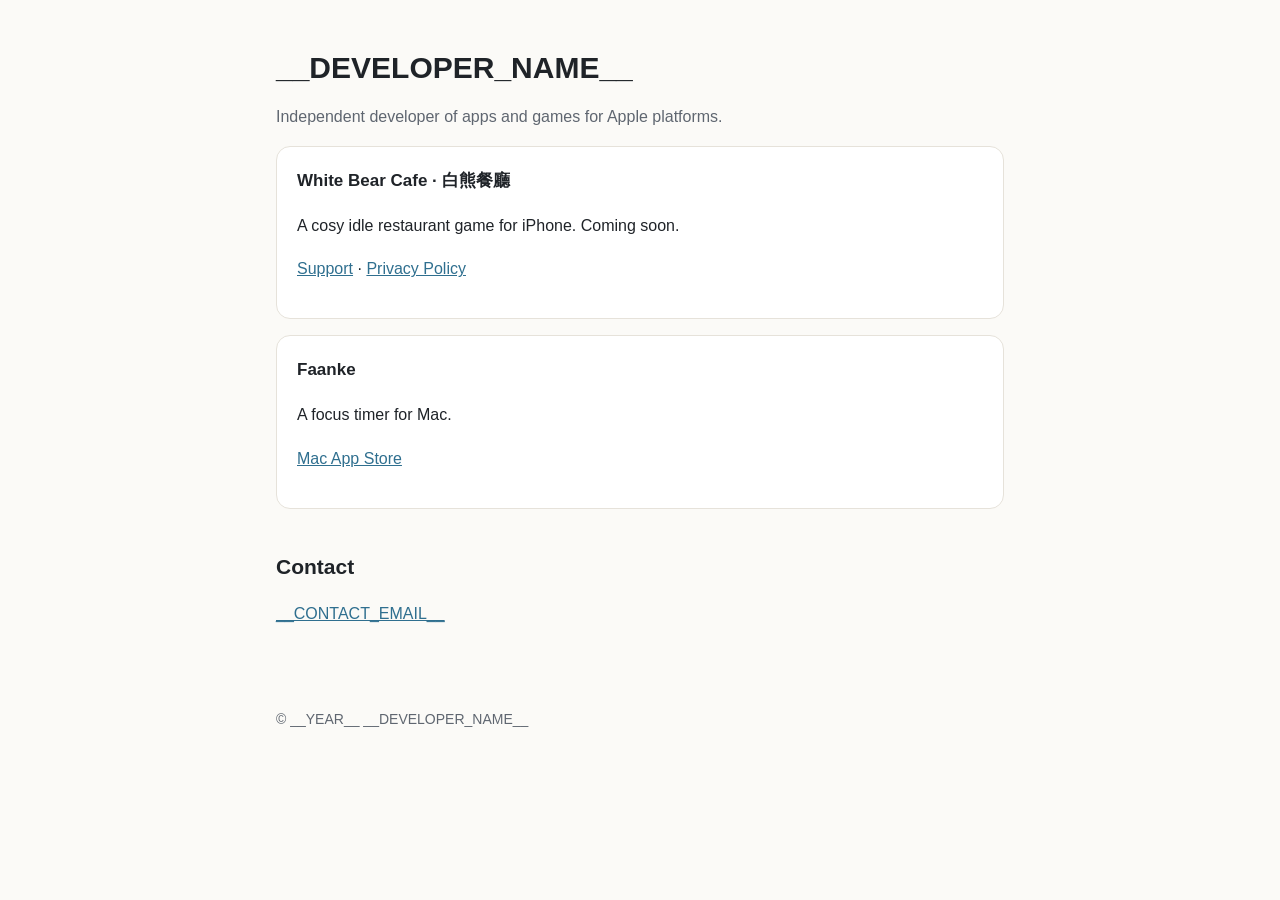
==== index.html @ 40621d34 "feat(site): 开发者主页、白熊餐厅支持页与隐私政策、app-ads.txt 占位 Co-Authored-By: Claude Opus 5.5 <noreply@anthropic.com" ====
<!doctype html>
<html lang="en">
<head>
  <meta charset="utf-8">
  <meta name="viewport" content="width=device-width, initial-scale=1">
  <title>__DEVELOPER_NAME__ Apps</title>
  <meta name="description" content="Apps and games by __DEVELOPER_NAME__.">
  <link rel="stylesheet" href="assets/style.css">
</head>
<body>
<main>
  <h1>__DEVELOPER_NAME__</h1>
  <p class="muted">Independent developer of apps and games for Apple platforms.</p>

  <div class="card">
    <h3>White Bear Cafe · 白熊餐廳</h3>
    <p>A cosy idle restaurant game for iPhone. Coming soon.</p>
    <p><a href="whitebear/">Support</a> · <a href="whitebear/privacy.html">Privacy Policy</a></p>
  </div>

  <div class="card">
    <h3>Faanke</h3>
    <p>A focus timer for Mac.</p>
    <p><a href="https://apps.apple.com/app/id6805820397">Mac App Store</a></p>
  </div>

  <h2>Contact</h2>
  <p><a href="mailto:__CONTACT_EMAIL__">__CONTACT_EMAIL__</a></p>
</main>
<footer>© __YEAR__ __DEVELOPER_NAME__</footer>
</body>
</html>
---- assets/style.css ----
:root {
  --bg: #fbfaf7;
  --surface: #ffffff;
  --text: #1f2328;
  --muted: #5f6670;
  --line: #e6e2da;
  --accent: #2f6f8f;
  --radius: 14px;
  color-scheme: light dark;
}

@media (prefers-color-scheme: dark) {
  :root {
    --bg: #15171a;
    --surface: #1d2024;
    --text: #e8e6e3;
    --muted: #a3a9b1;
    --line: #2e3238;
    --accent: #7cc0e0;
  }
}

* { box-sizing: border-box; }

body {
  margin: 0;
  background: var(--bg);
  color: var(--text);
  font: 16px/1.7 -apple-system, BlinkMacSystemFont, "Segoe UI", "PingFang TC", "PingFang SC",
    "Noto Sans TC", "Noto Sans SC", "Microsoft JhengHei", sans-serif;
  -webkit-text-size-adjust: 100%;
}

main {
  max-width: 760px;
  margin: 0 auto;
  padding: 48px 16px 64px;
}

header.site {
  max-width: 760px;
  margin: 0 auto;
  padding: 20px 16px 0;
  display: flex;
  justify-content: space-between;
  align-items: center;
  gap: 12px;
  flex-wrap: wrap;
}

header.site a.home { color: var(--text); font-weight: 600; text-decoration: none; }

nav.lang { display: flex; gap: 6px; flex-wrap: wrap; }

nav.lang a {
  font-size: 14px;
  padding: 4px 10px;
  border: 1px solid var(--line);
  border-radius: 999px;
  color: var(--muted);
  text-decoration: none;
}

nav.lang a:hover { color: var(--text); border-color: var(--muted); }

h1 { font-size: 30px; line-height: 1.3; margin: 0 0 8px; }
h2 { font-size: 21px; margin: 40px 0 8px; }
h3 { font-size: 17px; margin: 24px 0 4px; }

p, li { overflow-wrap: anywhere; }

a { color: var(--accent); }

.muted { color: var(--muted); }

.card {
  background: var(--surface);
  border: 1px solid var(--line);
  border-radius: var(--radius);
  padding: 20px;
  margin: 16px 0;
}

.card h3 { margin-top: 0; }

section.lang-block {
  border-top: 1px solid var(--line);
  margin-top: 48px;
  padding-top: 8px;
}

section.lang-block:first-of-type { border-top: 0; margin-top: 0; padding-top: 0; }

footer {
  max-width: 760px;
  margin: 0 auto;
  padding: 0 16px 40px;
  font-size: 14px;
  color: var(--muted);
}
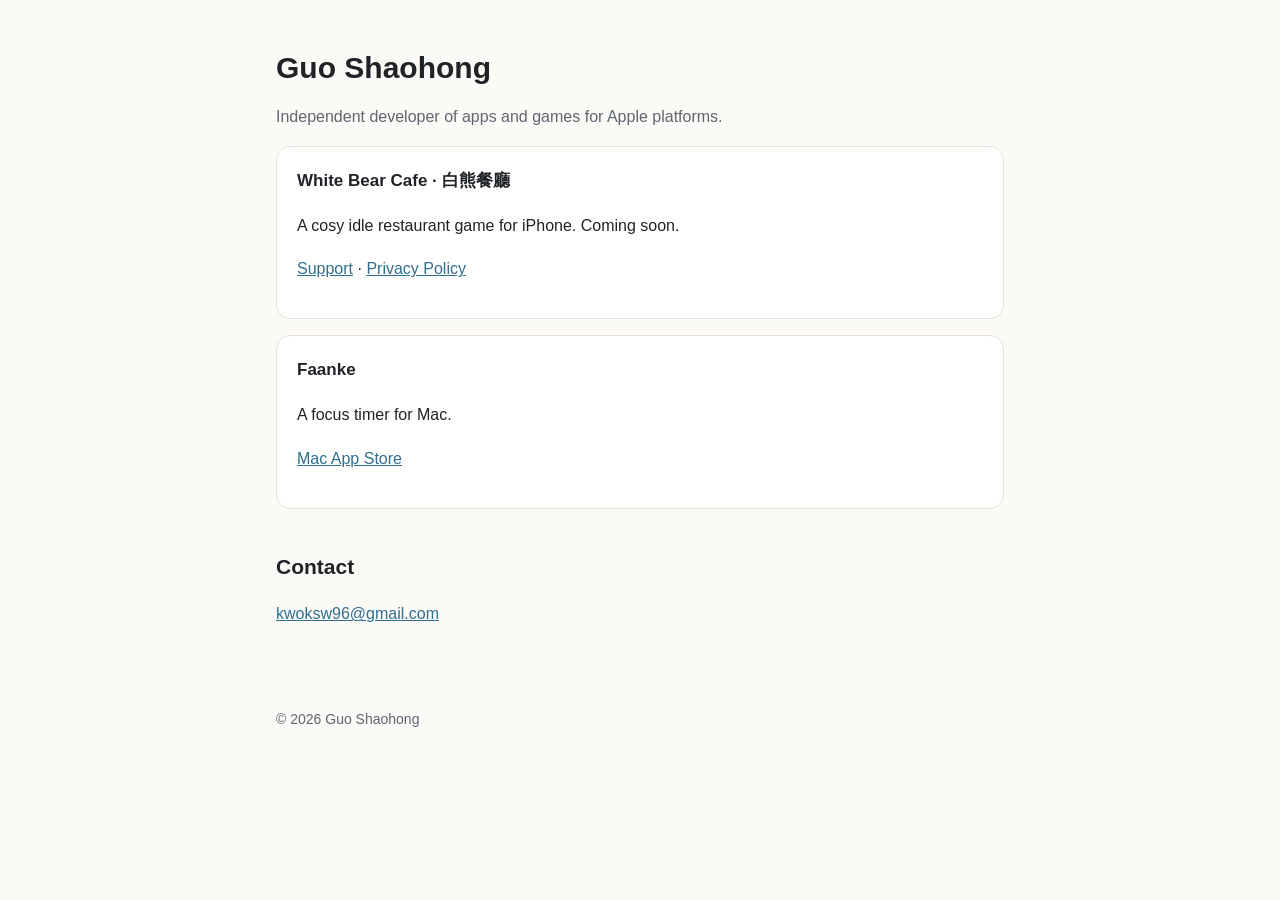
==== commit a0f6419b: "feat(site): 填入开发者信息，app-ads.txt 加 AdMob 发布商 Co-Authored-By: Claude Opus 5.5 <noreply@anthropic.com>" ====
--- a/index.html
+++ b/index.html
@@ -3,13 +3,13 @@
 <head>
   <meta charset="utf-8">
   <meta name="viewport" content="width=device-width, initial-scale=1">
-  <title>__DEVELOPER_NAME__ Apps</title>
-  <meta name="description" content="Apps and games by __DEVELOPER_NAME__.">
+  <title>Guo Shaohong Apps</title>
+  <meta name="description" content="Apps and games by Guo Shaohong.">
   <link rel="stylesheet" href="assets/style.css">
 </head>
 <body>
 <main>
-  <h1>__DEVELOPER_NAME__</h1>
+  <h1>Guo Shaohong</h1>
   <p class="muted">Independent developer of apps and games for Apple platforms.</p>
 
   <div class="card">
@@ -25,8 +25,8 @@
   </div>
 
   <h2>Contact</h2>
-  <p><a href="mailto:__CONTACT_EMAIL__">__CONTACT_EMAIL__</a></p>
+  <p><a href="mailto:kwoksw96@gmail.com">kwoksw96@gmail.com</a></p>
 </main>
-<footer>© __YEAR__ __DEVELOPER_NAME__</footer>
+<footer>© 2026 Guo Shaohong</footer>
 </body>
 </html>
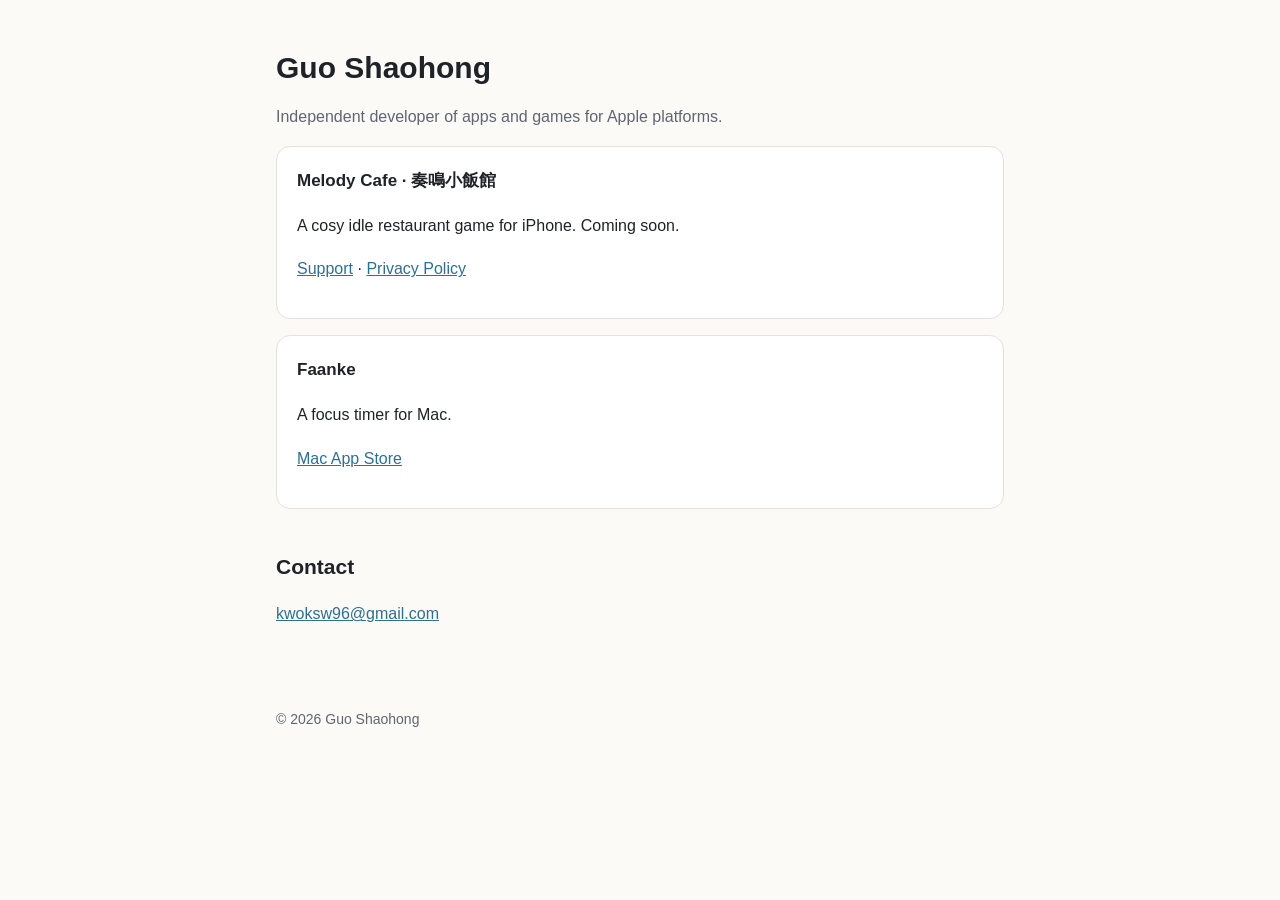
==== commit e6195254: "feat(site): 游戏改名 Melody Cafe / 奏鸣小饭馆，页面挪到 /melodycafe/ Co-Authored-By: Claude Opus 5.5 <noreply@anth" ====
--- a/index.html
+++ b/index.html
@@ -13,9 +13,9 @@
   <p class="muted">Independent developer of apps and games for Apple platforms.</p>
 
   <div class="card">
-    <h3>White Bear Cafe · 白熊餐廳</h3>
+    <h3>Melody Cafe · 奏鳴小飯館</h3>
     <p>A cosy idle restaurant game for iPhone. Coming soon.</p>
-    <p><a href="whitebear/">Support</a> · <a href="whitebear/privacy.html">Privacy Policy</a></p>
+    <p><a href="melodycafe/">Support</a> · <a href="melodycafe/privacy.html">Privacy Policy</a></p>
   </div>
 
   <div class="card">
